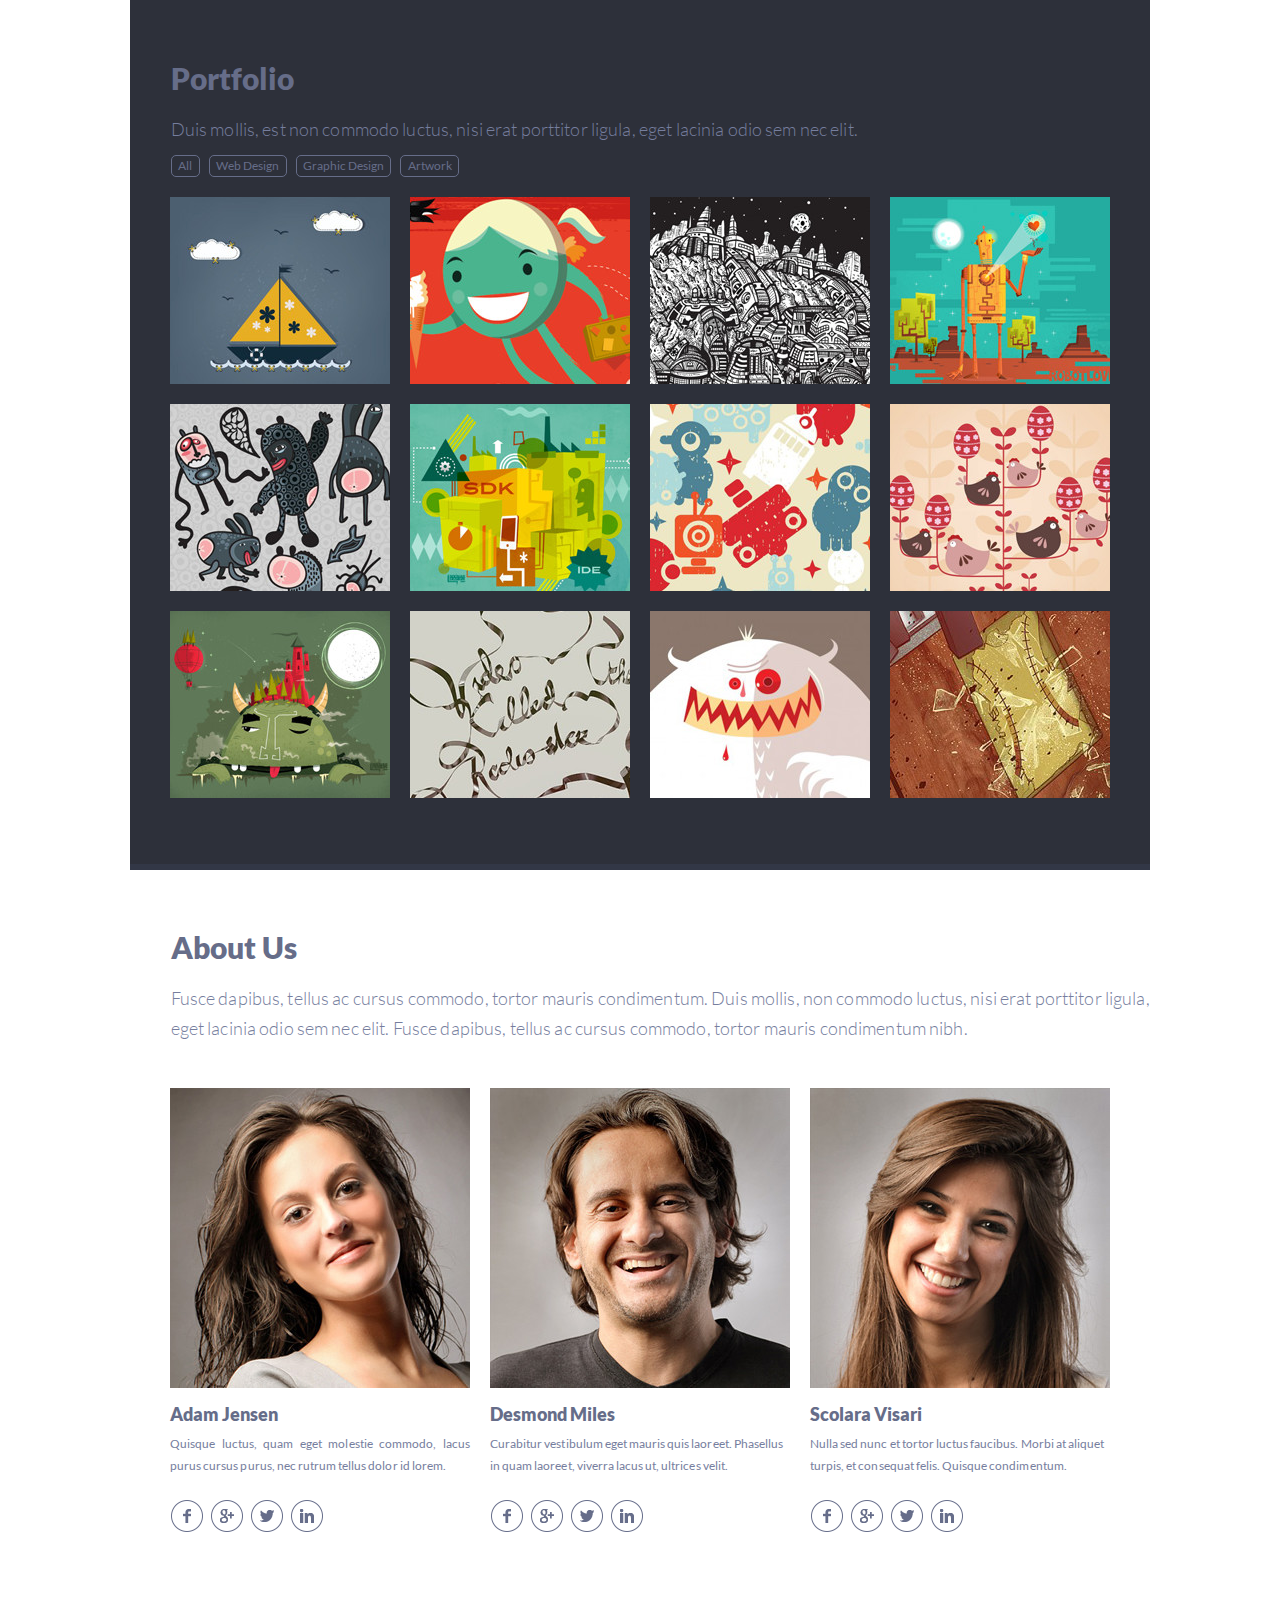
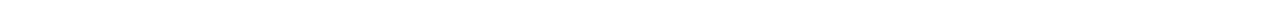
==== singolo2.html @ adcca0cd "init: start task 2" ====
<!DOCTYPE html>
<html lang="ru">
<head>
    <meta charset="UTF-8">
    <meta name="viewport" content="width=device-width, initial-scale=1.0">
    <title>Singolo1</title>
    <link rel="stylesheet" href="singolo2.css">
</head>
<body>
    <main>
        <section class="portfolio">
            <div class="wrapper  portfolio__wrapper">
                <h2 class="portfolio__title title">Portfolio</h2>
                <p class="portfolio__text">Duis mollis, est non commodo luctus, nisi erat porttitor ligula, eget lacinia odio sem nec elit.</p>
                <div class="portfolio__tags tags">
                    <span class="tag tag_selected"><a class="tag__line" href="#">All</a></span>
                    <span class="tag tag_bordered"><a class="tag__line" href="#">Web Design</a></span>
                    <span class="tag tag_bordered"><a class="tag__line" href="#">Graphic Design</a></span>
                    <span class="tag tag_bordered"><a class="tag__line" href="#">Artwork</a></span>
                </div>
                <div class="portfolio-layout">
                    <div class="layout-4-column">
                        <img class="layoyt__image" src="assets\img\Project-1.jpg" alt="image_1">
                        <img class="layoyt__image" src="assets\img\Project-2.jpg" alt="image_2">
                        <img class="layoyt__image" src="assets\img\Project-3.jpg" alt="image_3">
                        <img class="layoyt__image" src="assets\img\Project-4.jpg" alt="image_4">
                        <img class="layoyt__image" src="assets\img\Project-5.jpg" alt="image_5">
                        <img class="layoyt__image" src="assets\img\Project-6.jpg" alt="image_6">
                        <img class="layoyt__image" src="assets\img\Project-7.jpg" alt="image_7">
                        <img class="layoyt__image" src="assets\img\Project-8.jpg" alt="image_8">
                        <img class="layoyt__image" src="assets\img\Project-9.jpg" alt="image_9">
                        <img class="layoyt__image" src="assets\img\Project-10.jpg" alt="image_10">
                        <img class="layoyt__image" src="assets\img\Project-11.jpg" alt="image_11">
                        <img class="layoyt__image" src="assets\img\Project-12.jpg" alt="image_12">
                        <img class="layoyt__image" src="assets\img\Project-1.jpg" alt="image_13">
                        <img class="layoyt__image" src="assets\img\Project-2.jpg" alt="image_14">
                        <img class="layoyt__image" src="assets\img\Project-3.jpg" alt="image_15">
                    </div>
                </div>
            </div>
        </section>
        <section class="team">
            <div class="wrapper">
                <h2 class="team__title">About Us</h2>
                <p class="team__text">Fusce dapibus, tellus ac cursus commodo, tortor mauris condimentum. Duis mollis, non commodo luctus, nisi erat porttitor ligula, eget lacinia odio sem nec elit. Fusce dapibus, tellus ac cursus commodo, tortor mauris condimentum nibh.</p>
                <div class="team-container">
                    <div class="team-items">
                        <img src="assets\img\photo-1.jpg" alt="Adam Jensen">                           
                        <h3 class="team-items__title">Adam Jensen</h3>
						<span  class="team-items__text">Quisque luctus, quam eget molestie commodo, lacus purus cursus purus, nec rutrum tellus dolor id lorem.</span>
                        <div class="social-links"> 
                            <a class="social-links__item" href="#"><img class="social-links__image" src="assets\img\Facebook.png" alt="Facebook"></a>
                            <a class="social-links__item" href="#"><img class="social-links__image" src="assets\img\Google.png" alt="Google"></a>
                            <a class="social-links__item" href="#"><img class="social-links__image" src="assets\img\Twitter.png" alt="Twitter"></a>
                            <a class="social-links__item" href="#"><img class="social-links__image" src="assets\img\LinkedIn.png" alt="LinkedIn"></a>
                        </div>                             
                    </div>
                    <div class="team-items">
                        <img src="assets\img\photo-2.jpg" alt="Desmond Miles">                          
                        <div class="team-container__item-footer">
							<h3 class="team-items__title">Desmond Miles</h3>
							<span  class="team-items__text">Curabitur vestibulum eget mauris quis laoreet. Phasellus in quam laoreet, viverra lacus ut, ultrices velit.</span>
                            <div class="social-links"> 
                                <a class="social-links__item" href="#"><img class="social-links__image" src="assets\img\Facebook.png" alt="Facebook"></a>
                                <a class="social-links__item" href="#"><img class="social-links__image" src="assets\img\Google.png" alt="Google"></a>
                                <a class="social-links__item" href="#"><img class="social-links__image" src="assets\img\Twitter.png" alt="Twitter"></a>
                                <a class="social-links__item" href="#"><img class="social-links__image" src="assets\img\LinkedIn.png" alt="LinkedIn"></a>
                            </div>     
                        </div>
                    </div>
                    <div class="team-items">
                        <img src="assets\img\photo-3.jpg" alt="Scolara Visari">                             
                        <div class="team-container__item-footer">
							<h3 class="team-items__title">Scolara Visari</h3>
							<span class="team-items__text">Nulla sed nunc et tortor luctus faucibus. Morbi at aliquet turpis, et consequat felis. Quisque condimentum.</span>
                            <div  class="social-links"> 
                                <a class="social-links__item" href="#"><img class="social-links__image" src="assets\img\Facebook.png" alt="Facebook"></a>
                                <a class="social-links__item" href="#"><img class="social-links__image" src="assets\img\Google.png" alt="Google"></a>
                                <a class="social-links__item" href="#"><img class="social-links__image" src="assets\img\Twitter.png" alt="Twitter"></a>
                                <a class="social-links__item" href="#"><img class="social-links__image" src="assets\img\LinkedIn.png" alt="LinkedIn"></a>
                            </div>     
                        </div>
                    </div>
                </div>
            </div>
        </section>
    </main>    
</body>
</html>
---- singolo2.css ----
* {
    margin: 0;
    padding: 0;
    box-sizing: border-box;
}

html {
    font-size: 10px;   
}

@font-face {
    font-family: Lato-Bold;
    src:url(assets/fonts/Lato-Bold.ttf)
}

@font-face {
    font-family: Lato-Black;
    src:url(assets/fonts/Lato-Black.ttf)
}

@font-face {
    font-family: Lato-Light;
    src:url(assets/fonts/Lato-Light.ttf)
}

@font-face {
    font-family: Lato-Regular;
    src:url(assets/fonts/Lato-Regular.ttf)
}

h1 {
    font-family: 'Lato-Bold',sans-serif;
    font-size: 2.5rem;
    line-height: 0.65rem;
    font-weight: bold;
    text-transform: uppercase;
    color: #ffffff;
}

h2 {
    font-family: 'Lato-Black', sans-serif;
    font-size: 3rem;
    font-weight: 900;
    line-height: 1.8rem;
    color: #666d89;  
}

h3 {
    font-family: 'Lato-Black',sans-serif;
    font-weight: 900;
    font-size: 1.8rem;
    line-height: 1.9rem;
    color: #666d89;
}


.wrapper {
    max-width: 1020px;
    margin: auto;
}

/* Portfolio */
.portfolio .wrapper {
    background-color: #2d303a;
    border-bottom: 6px solid #323746;
    height: 870px;
    
}

.portfolio__title {
    padding: 69px 0 0 40.7px
}

.portfolio__text {
    font-family: 'Lato-Light',sans-serif;
    font-size: 1.8rem;
    font-weight: 300;
    color: #767e9e;
    line-height: 3rem;
    letter-spacing: 0.007em; 
    padding: 27px 0 0 40.7px;
}

.portfolio__tags {
    padding: 10px 0 0 41px;
}

.tag {
    list-style: none;
    border: 1px solid #666d89;
    margin-left: 1px;
    padding: 4.5px 6.4px;
    border-radius: 5px;
    margin: 0 6.5px 0 0px;
    transition-duration: 0.3s;
    cursor: pointer;
}

.tag__line {
    font-family: 'Lato-Regular',sans-serif;
    font-size: 1.2rem;
    font-weight: 400;
    line-height: 21.6px;
    color: #666d89;
    text-decoration: none;
    transition-duration: 0.3s;
}

.layout-4-column {
    display: flex;
    justify-content: center;
    flex-wrap: wrap;   
}

.layoyt__image {
    padding: 10px;
}

.portfolio-layout {
    padding-top: 11px;
    overflow: hidden;
    max-height: 74%;
}


.tag:hover {
    border-color: #fff;

}
.tag:hover .tag__line {
    color: #fff;
}

/* team */

.team .wrapper {
    height: 734px;
    border-bottom: 6px solid #fff;
}

.team__title {
    padding: 68px 0 0 40.6px;
}

.team__text {
    font-family: 'Lato-Light',sans-serif;
    font-size: 1.8rem;
    font-weight: 300;
    color: #767e9e;
    line-height: 3rem;
    letter-spacing: 0.007em; 
    padding: 27px 0 0 40.6px;
}

.team-container {
    display: flex;
    justify-content: space-between;
    padding: 45px 40px 0 40px;
}

.team-items {
	flex: 0 0 30%;
    display: flex;
    flex-direction: column;
}

.team-items__title {
    padding: 17px 0 9px 0;
}

.team-items__text {   
    font-family: 'Lato-Regular',sans-serif;
    font-size: 1.2rem;
    font-weight: 400;
    line-height: 21.6px;
    color: #767e9e; 
    letter-spacing: 0.003em;
    text-align : justify;   
}

.social-links {
    padding: 24px 0 0 0;
}

.social-links__item {
    padding: 2px 4.5px 0 1px;
}

.social-links__image:hover {
    border-radius: 50%;
    -webkit-box-shadow: inset 2px 2px 44px -7px rgba(118,126,158,0.85); 
    box-shadow: inset 2px 2px 44px -7px rgba(118,126,158,0.85);
    transition-duration: 0.3s;
}
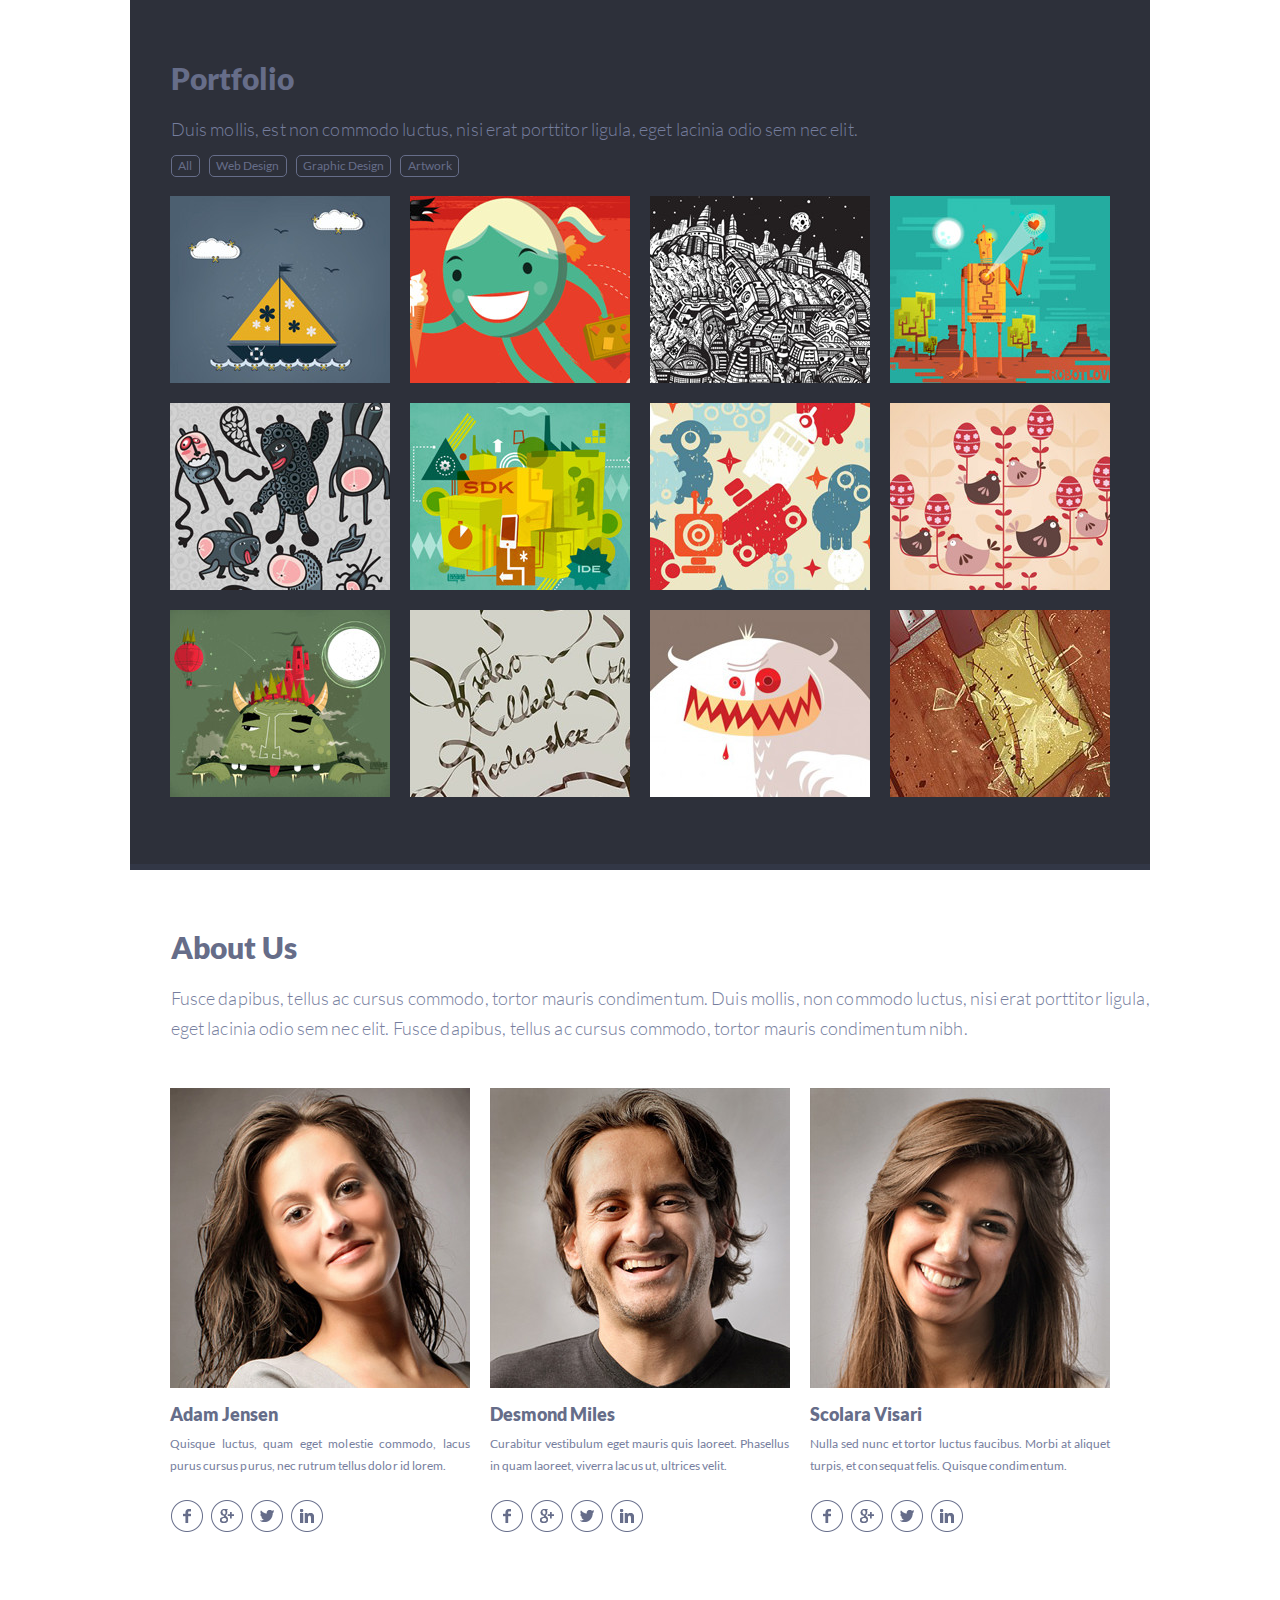
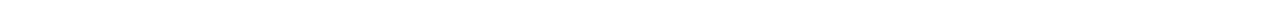
==== commit 4951ca28: "fix: сorrect mistakes" ====
--- a/singolo2.html
+++ b/singolo2.html
@@ -3,38 +3,38 @@
 <head>
     <meta charset="UTF-8">
     <meta name="viewport" content="width=device-width, initial-scale=1.0">
-    <title>Singolo1</title>
+    <title>Singolo2</title>
     <link rel="stylesheet" href="singolo2.css">
 </head>
 <body>
     <main>
         <section class="portfolio">
-            <div class="wrapper  portfolio__wrapper">
-                <h2 class="portfolio__title title">Portfolio</h2>
+            <div class="wrapper">
+                <h2 class="portfolio__title">Portfolio</h2>
                 <p class="portfolio__text">Duis mollis, est non commodo luctus, nisi erat porttitor ligula, eget lacinia odio sem nec elit.</p>
-                <div class="portfolio__tags tags">
-                    <span class="tag tag_selected"><a class="tag__line" href="#">All</a></span>
-                    <span class="tag tag_bordered"><a class="tag__line" href="#">Web Design</a></span>
-                    <span class="tag tag_bordered"><a class="tag__line" href="#">Graphic Design</a></span>
-                    <span class="tag tag_bordered"><a class="tag__line" href="#">Artwork</a></span>
+                <div class="layout-tags ">
+                    <span class="layout-tags__tag"><a class="layout-tags__link" href="#">All</a></span>
+                    <span class="layout-tags__tag"><a class="layout-tags__link" href="#">Web Design</a></span>
+                    <span class="layout-tags__tag"><a class="layout-tags__link" href="#">Graphic Design</a></span>
+                    <span class="layout-tags__tag"><a class="layout-tags__link" href="#">Artwork</a></span>
                 </div>
                 <div class="portfolio-layout">
                     <div class="layout-4-column">
-                        <img class="layoyt__image" src="assets\img\Project-1.jpg" alt="image_1">
-                        <img class="layoyt__image" src="assets\img\Project-2.jpg" alt="image_2">
-                        <img class="layoyt__image" src="assets\img\Project-3.jpg" alt="image_3">
-                        <img class="layoyt__image" src="assets\img\Project-4.jpg" alt="image_4">
-                        <img class="layoyt__image" src="assets\img\Project-5.jpg" alt="image_5">
-                        <img class="layoyt__image" src="assets\img\Project-6.jpg" alt="image_6">
-                        <img class="layoyt__image" src="assets\img\Project-7.jpg" alt="image_7">
-                        <img class="layoyt__image" src="assets\img\Project-8.jpg" alt="image_8">
-                        <img class="layoyt__image" src="assets\img\Project-9.jpg" alt="image_9">
-                        <img class="layoyt__image" src="assets\img\Project-10.jpg" alt="image_10">
-                        <img class="layoyt__image" src="assets\img\Project-11.jpg" alt="image_11">
-                        <img class="layoyt__image" src="assets\img\Project-12.jpg" alt="image_12">
-                        <img class="layoyt__image" src="assets\img\Project-1.jpg" alt="image_13">
-                        <img class="layoyt__image" src="assets\img\Project-2.jpg" alt="image_14">
-                        <img class="layoyt__image" src="assets\img\Project-3.jpg" alt="image_15">
+                        <img class="layoyt-4-column__image" src="assets\img\Project-1.jpg" alt="image_1">
+                        <img class="layoyt-4-column__image" src="assets\img\Project-2.jpg" alt="image_2">
+                        <img class="layoyt-4-column__image" src="assets\img\Project-3.jpg" alt="image_3">
+                        <img class="layoyt-4-column__image" src="assets\img\Project-4.jpg" alt="image_4">
+                        <img class="layoyt-4-column__image" src="assets\img\Project-5.jpg" alt="image_5">
+                        <img class="layoyt-4-column__image" src="assets\img\Project-6.jpg" alt="image_6">
+                        <img class="layoyt-4-column__image" src="assets\img\Project-7.jpg" alt="image_7">
+                        <img class="layoyt-4-column__image" src="assets\img\Project-8.jpg" alt="image_8">
+                        <img class="layoyt-4-column__image" src="assets\img\Project-9.jpg" alt="image_9">
+                        <img class="layoyt-4-column__image" src="assets\img\Project-10.jpg" alt="image_10">
+                        <img class="layoyt-4-column__image" src="assets\img\Project-11.jpg" alt="image_11">
+                        <img class="layoyt-4-column__image" src="assets\img\Project-12.jpg" alt="image_12">
+                        <img class="layoyt-4-column__image" src="assets\img\Project-1.jpg" alt="image_13">
+                        <img class="layoyt-4-column__image" src="assets\img\Project-2.jpg" alt="image_14">
+                        <img class="layoyt-4-column__image" src="assets\img\Project-3.jpg" alt="image_15">
                     </div>
                 </div>
             </div>
@@ -43,11 +43,11 @@
             <div class="wrapper">
                 <h2 class="team__title">About Us</h2>
                 <p class="team__text">Fusce dapibus, tellus ac cursus commodo, tortor mauris condimentum. Duis mollis, non commodo luctus, nisi erat porttitor ligula, eget lacinia odio sem nec elit. Fusce dapibus, tellus ac cursus commodo, tortor mauris condimentum nibh.</p>
-                <div class="team-container">
-                    <div class="team-items">
+                <div class="container-team">
+                    <div class="container-team__item">
                         <img src="assets\img\photo-1.jpg" alt="Adam Jensen">                           
-                        <h3 class="team-items__title">Adam Jensen</h3>
-						<span  class="team-items__text">Quisque luctus, quam eget molestie commodo, lacus purus cursus purus, nec rutrum tellus dolor id lorem.</span>
+                        <h3 class="container-team__title">Adam Jensen</h3>
+						<span  class="container-team__text">Quisque luctus, quam eget molestie commodo, lacus purus cursus purus, nec rutrum tellus dolor id lorem.</span>
                         <div class="social-links"> 
                             <a class="social-links__item" href="#"><img class="social-links__image" src="assets\img\Facebook.png" alt="Facebook"></a>
                             <a class="social-links__item" href="#"><img class="social-links__image" src="assets\img\Google.png" alt="Google"></a>
@@ -55,30 +55,26 @@
                             <a class="social-links__item" href="#"><img class="social-links__image" src="assets\img\LinkedIn.png" alt="LinkedIn"></a>
                         </div>                             
                     </div>
-                    <div class="team-items">
+                    <div class="container-team__item item">
                         <img src="assets\img\photo-2.jpg" alt="Desmond Miles">                          
-                        <div class="team-container__item-footer">
-							<h3 class="team-items__title">Desmond Miles</h3>
-							<span  class="team-items__text">Curabitur vestibulum eget mauris quis laoreet. Phasellus in quam laoreet, viverra lacus ut, ultrices velit.</span>
-                            <div class="social-links"> 
-                                <a class="social-links__item" href="#"><img class="social-links__image" src="assets\img\Facebook.png" alt="Facebook"></a>
-                                <a class="social-links__item" href="#"><img class="social-links__image" src="assets\img\Google.png" alt="Google"></a>
-                                <a class="social-links__item" href="#"><img class="social-links__image" src="assets\img\Twitter.png" alt="Twitter"></a>
-                                <a class="social-links__item" href="#"><img class="social-links__image" src="assets\img\LinkedIn.png" alt="LinkedIn"></a>
-                            </div>     
-                        </div>
+                        <h3 class="container-team__title">Desmond Miles</h3>
+						<span  class="container-team__text">Curabitur vestibulum eget mauris quis laoreet. Phasellus in quam laoreet, viverra lacus ut, ultrices velit.</span>
+                        <div class="social-links"> 
+                            <a class="social-links__item" href="#"><img class="social-links__image" src="assets\img\Facebook.png" alt="Facebook"></a>
+                            <a class="social-links__item" href="#"><img class="social-links__image" src="assets\img\Google.png" alt="Google"></a>
+                            <a class="social-links__item" href="#"><img class="social-links__image" src="assets\img\Twitter.png" alt="Twitter"></a>
+                            <a class="social-links__item" href="#"><img class="social-links__image" src="assets\img\LinkedIn.png" alt="LinkedIn"></a>
+                        </div>   
                     </div>
-                    <div class="team-items">
+                    <div class="container-team__item">
                         <img src="assets\img\photo-3.jpg" alt="Scolara Visari">                             
-                        <div class="team-container__item-footer">
-							<h3 class="team-items__title">Scolara Visari</h3>
-							<span class="team-items__text">Nulla sed nunc et tortor luctus faucibus. Morbi at aliquet turpis, et consequat felis. Quisque condimentum.</span>
-                            <div  class="social-links"> 
-                                <a class="social-links__item" href="#"><img class="social-links__image" src="assets\img\Facebook.png" alt="Facebook"></a>
-                                <a class="social-links__item" href="#"><img class="social-links__image" src="assets\img\Google.png" alt="Google"></a>
-                                <a class="social-links__item" href="#"><img class="social-links__image" src="assets\img\Twitter.png" alt="Twitter"></a>
-                                <a class="social-links__item" href="#"><img class="social-links__image" src="assets\img\LinkedIn.png" alt="LinkedIn"></a>
-                            </div>     
+                        <h3 class="container-team__title">Scolara Visari</h3>
+						<span class="container-team__text">Nulla sed nunc et tortor luctus faucibus. Morbi at aliquet turpis, et consequat felis. Quisque condimentum.</span>
+                         <div  class="social-links"> 
+                            <a class="social-links__item" href="#"><img class="social-links__image" src="assets\img\Facebook.png" alt="Facebook"></a>
+                            <a class="social-links__item" href="#"><img class="social-links__image" src="assets\img\Google.png" alt="Google"></a>
+                            <a class="social-links__item" href="#"><img class="social-links__image" src="assets\img\Twitter.png" alt="Twitter"></a>
+                            <a class="social-links__item" href="#"><img class="social-links__image" src="assets\img\LinkedIn.png" alt="LinkedIn"></a>
                         </div>
                     </div>
                 </div>
--- a/singolo2.css
+++ b/singolo2.css
@@ -53,7 +53,6 @@
     color: #666d89;
 }
 
-
 .wrapper {
     max-width: 1020px;
     margin: auto;
@@ -68,7 +67,7 @@
 }
 
 .portfolio__title {
-    padding: 69px 0 0 40.7px
+    padding: 69px 0 0 40.7px;
 }
 
 .portfolio__text {
@@ -81,26 +80,25 @@
     padding: 27px 0 0 40.7px;
 }
 
-.portfolio__tags {
+.layout-tags {
     padding: 10px 0 0 41px;
 }
 
-.tag {
-    list-style: none;
+.layout-tags__tag {
     border: 1px solid #666d89;
     margin-left: 1px;
     padding: 4.5px 6.4px;
     border-radius: 5px;
-    margin: 0 6.5px 0 0px;
+    margin: 0 6.5px 0 0;
     transition-duration: 0.3s;
     cursor: pointer;
 }
 
-.tag__line {
+.layout-tags__link {
     font-family: 'Lato-Regular',sans-serif;
     font-size: 1.2rem;
     font-weight: 400;
-    line-height: 21.6px;
+    line-height: 2.1rem;
     color: #666d89;
     text-decoration: none;
     transition-duration: 0.3s;
@@ -112,7 +110,7 @@
     flex-wrap: wrap;   
 }
 
-.layoyt__image {
+.layoyt-4-column__image {
     padding: 10px;
 }
 
@@ -123,11 +121,11 @@
 }
 
 
-.tag:hover {
+.layout-tags__tag:hover {
     border-color: #fff;
 
 }
-.tag:hover .tag__line {
+.layout-tags__tag:hover .layout-tags__link {
     color: #fff;
 }
 
@@ -152,23 +150,28 @@
     padding: 27px 0 0 40.6px;
 }
 
-.team-container {
+.container-team {
     display: flex;
     justify-content: space-between;
     padding: 45px 40px 0 40px;
 }
 
-.team-items {
+.container-team__item {
 	flex: 0 0 30%;
     display: flex;
     flex-direction: column;
 }
 
-.team-items__title {
+.item {
+    padding-right: 1px;
+}
+
+
+.container-team__title {
     padding: 17px 0 9px 0;
 }
 
-.team-items__text {   
+.container-team__text {   
     font-family: 'Lato-Regular',sans-serif;
     font-size: 1.2rem;
     font-weight: 400;
@@ -186,9 +189,10 @@
     padding: 2px 4.5px 0 1px;
 }
 
+
 .social-links__image:hover {
     border-radius: 50%;
     -webkit-box-shadow: inset 2px 2px 44px -7px rgba(118,126,158,0.85); 
     box-shadow: inset 2px 2px 44px -7px rgba(118,126,158,0.85);
-    transition-duration: 0.3s;
+    transition-duration: 0.3s;   
 }